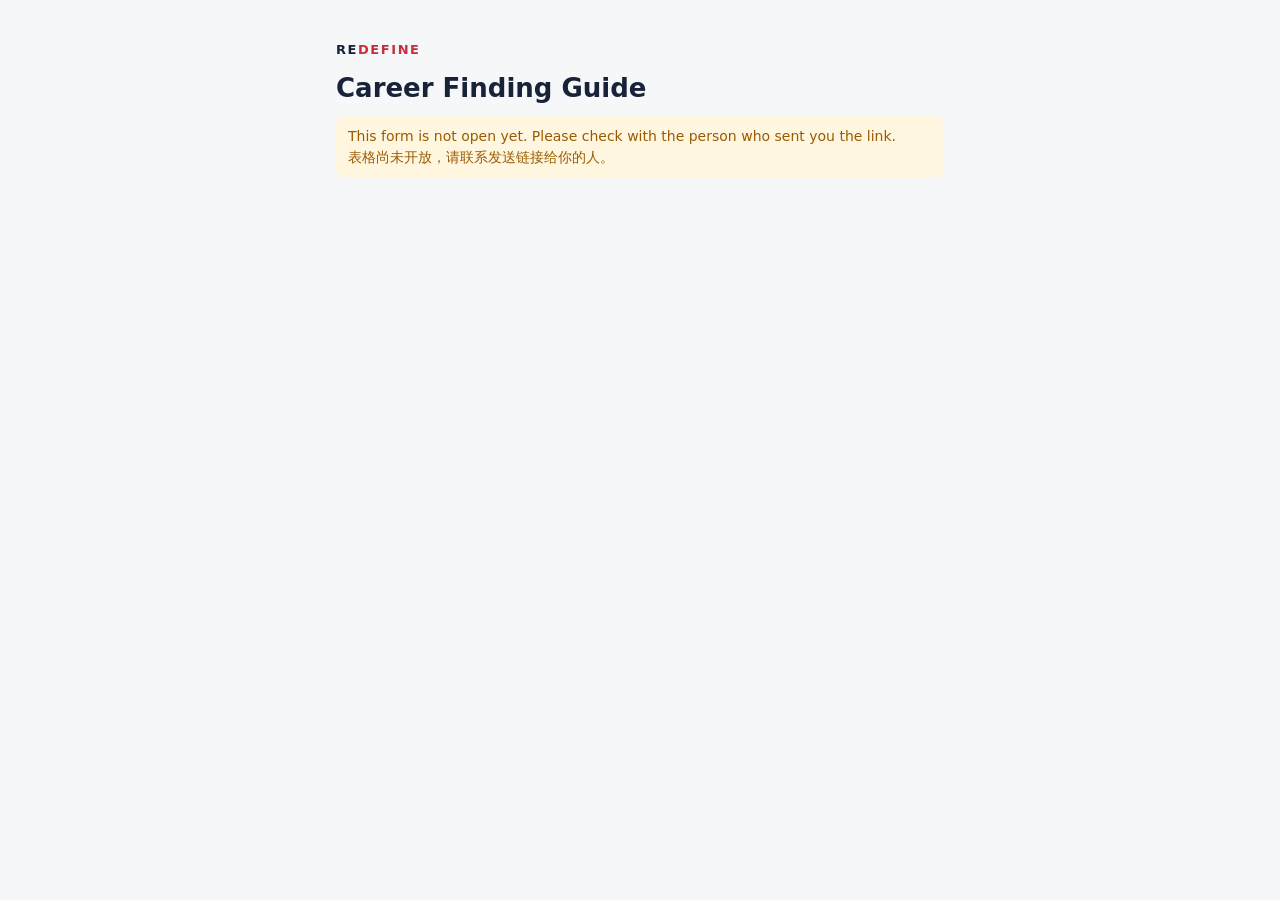
==== docs/index.html @ 48a6375d "Career Finding Guide: candidate form and leader results view Co-Authored-By: Claude Opus 5.5 <norepl" ====
<!doctype html>
<html lang="en">
<head>
<meta charset="utf-8">
<meta name="viewport" content="width=device-width, initial-scale=1">
<title>Career Finding Guide</title>
<meta name="robots" content="noindex">
<link rel="stylesheet" href="style.css">
</head>
<body>
<main class="wrap" id="app"></main>
<script src="config.js"></script>
<script src="questions.js"></script>
<script>
const API = (window.CFG_CONFIG || {}).api;
const KEY = 'cfg.draft';
const app = document.getElementById('app');
const save = () => { try { localStorage.setItem(KEY, JSON.stringify(st)); } catch (e) {} };
const load = () => { try { return JSON.parse(localStorage.getItem(KEY)); } catch (e) { return null; } };
const clear = () => { try { localStorage.removeItem(KEY); } catch (e) {} };
const id = () => Array.from(crypto.getRandomValues(new Uint8Array(12)), b => b.toString(16).padStart(2, '0')).join('');
const esc = s => String(s).replace(/[&<>"']/g, c => ({'&': '&amp;', '<': '&lt;', '>': '&gt;', '"': '&quot;', "'": '&#39;'}[c]));

/* One page per group of questions, so nothing long sits on a phone screen. */
const PAGES = [];
{
  let n = 0;
  CFG_SECTIONS.forEach(s => {
    const parts = s.kind === 'yesno' ? CFG_TYPES.map(t => s.groups[t].map(q => ({en: q[0], zh: q[1]})))
      : s.pages.map(p => p.items.map(q => ({en: q[1], zh: q[2]})));
    parts.forEach((items, i) => { PAGES.push({section: s, first: i === 0, part: i + 1, parts: parts.length, items: items.map(q => Object.assign(q, {at: n++}))}); });
  });
}

let st = load() || {id: id(), page: -1, name: '', contact: '', age: '', answers: {}, ms: 0};
let started = Date.now();
function spent() { return st.ms + (Date.now() - started); }
function keep() { st.ms = spent(); started = Date.now(); save(); }

function render() {
  if (!API) return closed();
  if (st.page < 0) return welcome();
  if (st.page >= PAGES.length) return finish();
  page();
}

function closed() {
  app.innerHTML = `<div class="stack" style="margin-top:24px"><div class="brand">RE<span>DEFINE</span></div><h1>Career Finding Guide</h1><p class="notice">This form is not open yet. Please check with the person who sent you the link.<br>表格尚未开放，请联系发送链接给你的人。</p></div>`;
}

function welcome() {
  app.innerHTML = `<div class="stack" style="margin-top:8px">
    <div class="brand">RE<span>DEFINE</span></div>
    <div><h1>Career Finding Guide</h1><span class="zh">职涯探索指南</span></div>
    <p>Discover which kinds of work suit your interests and strengths. There are no right or wrong answers, so answer honestly. It takes about 10 minutes.</p>
    <span class="zh">了解哪些工作适合你的兴趣和强项。答案没有对错，请诚实作答。约需 10 分钟。</span>
    <form class="card stack" id="f" novalidate>
      <div class="field"><label for="n">Name 姓名</label><input id="n" autocomplete="name" maxlength="80" value="${esc(st.name)}"></div>
      <div class="field"><label for="c">Contact number 联络电话</label><input id="c" type="tel" autocomplete="tel" inputmode="tel" maxlength="20" value="${esc(st.contact)}"></div>
      <div class="field"><label for="a">Age 年龄</label><input id="a" type="text" inputmode="numeric" maxlength="2" value="${esc(st.age)}"></div>
      <div class="trap" aria-hidden="true"><label>Website<input id="w" tabindex="-1" autocomplete="off"></label></div>
      <label class="check"><input type="checkbox" id="ok"><span>I agree that REDEFINE, a Great Eastern Life agency team, may use my name, contact number, age and answers to review my career fit and contact me about it. Only its leaders can see them. I can ask the person who sent me this link to correct or delete my details.<span class="zh">我同意 REDEFINE（Great Eastern Life 代理团队）使用我的姓名、电话、年龄和答案，以评估职涯匹配度并与我联系。只有团队主管可以查看。我可以请发送此链接的人更正或删除我的资料。</span></span></label>
      <p class="err" id="e" role="alert"></p>
      <button class="btn primary">${Object.keys(st.answers).length ? 'Continue 继续' : 'Start 开始'}</button>
    </form></div>`;
  document.getElementById('f').onsubmit = ev => {
    ev.preventDefault();
    const name = n.value.trim(), contact = c.value.trim(), age = a.value.trim(), e = document.getElementById('e');
    if (!name) return e.textContent = 'Please enter your name. 请填写姓名。';
    if (!/^[\d+\-\s()]{7,20}$/.test(contact)) return e.textContent = 'Please enter a valid contact number. 请填写正确的电话号码。';
    if (!/^\d{2}$/.test(age) || +age < 15) return e.textContent = 'Please enter your age. 请填写年龄。';
    if (!document.getElementById('ok').checked) return e.textContent = 'Please tick the box to continue. 请勾选同意后继续。';
    Object.assign(st, {name, contact, age, website: document.getElementById('w').value, consent: true, page: Math.max(0, st.page)});
    started = Date.now(); save(); render(); scrollTo(0, 0);
  };
}

function page() {
  const p = PAGES[st.page], s = p.section, done = Object.keys(st.answers).length;
  const buttons = q => s.kind === 'yesno'
    ? `<div class="opts">
        <button type="button" class="opt" data-q="${q.at}" data-v="1" aria-pressed="${st.answers[q.at] === 1}"><b>1</b>${s.yes} ${s.yesZh}</button>
        <button type="button" class="opt" data-q="${q.at}" data-v="0" aria-pressed="${st.answers[q.at] === 0}"><b>0</b>${s.no} ${s.noZh}</button></div>`
    : `<div class="opts seven">${[1, 2, 3, 4, 5, 6, 7].map(v => `<button type="button" class="opt" data-q="${q.at}" data-v="${v}" aria-pressed="${st.answers[q.at] === v}" aria-label="${v} / 7"><b>${v}</b></button>`).join('')}</div>
       <div class="scale-ends"><span>Lowest 最差</span><span>Highest 最强</span></div>`;
  app.innerHTML = `<div class="top">
      <div class="row small muted"><span class="grow">Section ${s.id} of 4 · ${s.name} ${s.zh}</span><span>${done} / ${CFG_ITEMS.length}</span></div>
      <div class="bar"><i style="width:${done / CFG_ITEMS.length * 100}%"></i></div>
    </div>
    <div class="stack">
      ${p.first ? `<div class="card small">${esc(s.intro)}<span class="zh">${esc(s.introZh)}</span></div>` : ''}
      <div class="card">
        <p class="small muted" style="margin-bottom:12px">Part ${p.part} of ${p.parts} 第 ${p.part} / ${p.parts} 组</p>
        ${p.items.map(q => `<div class="q" id="q${q.at}"><div class="qt">${esc(q.en)}<span class="zh">${esc(q.zh)}</span></div>${buttons(q)}</div>`).join('')}
      </div>
      <p class="err" id="e" role="alert"></p>
      <div class="row">
        <button type="button" class="btn" id="back">Back 上一步</button>
        <button type="button" class="btn primary grow" id="next">${st.page === PAGES.length - 1 ? 'Submit 提交' : 'Next 下一步'}</button>
      </div>
    </div>`;
  app.querySelectorAll('.opt').forEach(b => b.onclick = () => {
    const q = +b.dataset.q; st.answers[q] = +b.dataset.v;
    b.parentNode.querySelectorAll('.opt').forEach(o => o.setAttribute('aria-pressed', o === b));
    document.getElementById('q' + q).classList.remove('missing');
    const count = Object.keys(st.answers).length;
    app.querySelector('.top span:last-child').textContent = count + ' / ' + CFG_ITEMS.length;
    app.querySelector('.bar i').style.width = count / CFG_ITEMS.length * 100 + '%';
    keep();
  });
  document.getElementById('back').onclick = () => { st.page--; keep(); render(); scrollTo(0, 0); };
  document.getElementById('next').onclick = () => {
    const miss = p.items.filter(q => !(q.at in st.answers));
    miss.forEach(q => document.getElementById('q' + q.at).classList.add('missing'));
    if (miss.length) {
      document.getElementById('e').textContent = 'Please answer every question. 请回答所有问题。';
      return document.getElementById('q' + miss[0].at).scrollIntoView({behavior: 'smooth', block: 'center'});
    }
    st.page++; keep(); render(); scrollTo(0, 0);
  };
}

async function finish() {
  app.innerHTML = `<div class="stack" style="margin-top:24px"><h2>Sending your answers…</h2><span class="zh">正在提交…</span></div>`;
  const answers = CFG_ITEMS.map((q, i) => st.answers[i]).join('');
  try {
    const r = await fetch(API, {method: 'POST', headers: {'Content-Type': 'text/plain;charset=utf-8'}, body: JSON.stringify({
      op: 'submit', id: st.id, name: st.name, contact: st.contact, age: +st.age, seconds: Math.round(spent() / 1000), answers, consent: true, website: st.website || ''
    })});
    const j = await r.json();
    if (j.error) throw j.error;
    clear();
    app.innerHTML = `<div class="stack" style="margin-top:24px"><div class="brand">RE<span>DEFINE</span></div>
      <h1>Thank you, ${esc(st.name)}</h1><span class="zh">谢谢你完成职涯探索指南。</span>
      <p>Your answers have been received. We will go through your results with you in a career conversation.</p>
      <span class="zh">我们已收到你的答案，稍后会与你一起讨论结果。</span></div>`;
  } catch (e) {
    app.innerHTML = `<div class="stack" style="margin-top:24px"><h2>Your answers were not sent</h2><span class="zh">答案尚未提交。</span>
      <p>They are still saved on this phone. Check your connection and try again.</p><span class="zh">答案仍保存在此手机上，请检查网络后重试。</span>
      <button class="btn primary" id="retry">Try again 重试</button></div>`;
    document.getElementById('retry').onclick = finish;
  }
}

render();
</script>
</body>
</html>
---- docs/style.css ----
:root {
  --paper: #f6f7f9; --sheet: #ffffff; --ink: #18233a; --ink-2: #4d5a70; --rule: #d7dce5; --rule-2: #e9ecf1;
  --stamp: #c62f3b; --stamp-ink: #ffffff; --tint: #eef2fb; --pen: #1f3f9a;
  --ok: #137a4b; --ok-bg: #e8f6ef; --warn: #9a5b00; --warn-bg: #fff6e0; --err: #b3261e; --err-bg: #fdecea;
  --f-ui: system-ui, -apple-system, "Segoe UI", Roboto, "PingFang SC", "Microsoft YaHei", "Noto Sans SC", sans-serif;
  --r: 8px;
}
@media (prefers-color-scheme: dark) {
  :root {
    --paper: #11151c; --sheet: #181e28; --ink: #e6eaf2; --ink-2: #9fabbf; --rule: #2c3646; --rule-2: #222a37;
    --stamp: #e2525d; --tint: #1d2738; --pen: #8fb0ff;
    --ok: #5fd19a; --ok-bg: #15291f; --warn: #f2c06b; --warn-bg: #2d2412; --err: #ff8f86; --err-bg: #341a19;
  }
}
* { box-sizing: border-box; }
html { -webkit-text-size-adjust: 100%; }
body { margin: 0; background: var(--paper); color: var(--ink); font: 16px/1.5 var(--f-ui); }
[hidden] { display: none !important; }
button, input { font: inherit; color: inherit; }
button { cursor: pointer; }
:focus-visible { outline: 2px solid var(--pen); outline-offset: 2px; }
h1, h2, h3 { line-height: 1.25; margin: 0; }
h1 { font-size: 26px; }
h2 { font-size: 20px; }
h3 { font-size: 16px; }
p { margin: 0; }
.wrap { width: min(100%, 640px); margin: 0 auto; padding: 16px; }
.wrap.wide { width: min(100%, 920px); }
.brand { font-weight: 800; letter-spacing: .12em; font-size: 13px; }
.brand span { color: var(--stamp); }
.muted { color: var(--ink-2); }
.small { font-size: 14px; }
.zh { color: var(--ink-2); font-size: 14px; display: block; }
.card { background: var(--sheet); border: 1px solid var(--rule); border-radius: var(--r); padding: 16px; }
.stack { display: flex; flex-direction: column; gap: 12px; }
.row { display: flex; gap: 8px; align-items: center; flex-wrap: wrap; }
.grow { flex: 1; }
.btn { border: 1px solid var(--rule); background: var(--sheet); border-radius: var(--r); padding: 10px 16px; min-height: 44px; font-weight: 600; }
.btn.primary { background: var(--stamp); border-color: var(--stamp); color: var(--stamp-ink); }
.btn:disabled { opacity: .55; cursor: default; }
.field { display: flex; flex-direction: column; gap: 4px; }
.field label { font-weight: 600; font-size: 15px; }
.field input { border: 1px solid var(--rule); background: var(--sheet); border-radius: var(--r); padding: 10px 12px; min-height: 44px; width: 100%; }
.check { display: flex; gap: 10px; align-items: flex-start; font-size: 14px; }
.check input { width: 20px; height: 20px; margin-top: 2px; flex: none; }
.trap { position: absolute; left: -9999px; height: 1px; overflow: hidden; }
.err { color: var(--err); font-size: 14px; }
.notice { background: var(--warn-bg); color: var(--warn); border-radius: var(--r); padding: 10px 12px; font-size: 14px; }

/* candidate form */
.bar { height: 6px; background: var(--rule-2); border-radius: 3px; overflow: hidden; }
.bar i { display: block; height: 100%; background: var(--stamp); transition: width .2s; }
.top { position: sticky; top: 0; z-index: 5; background: var(--paper); padding: 12px 0 8px; display: flex; flex-direction: column; gap: 6px; }
.q { padding: 12px 0; border-top: 1px solid var(--rule-2); }
.q:first-child { border-top: 0; padding-top: 0; }
.q.missing .qt { color: var(--err); }
.qt { font-weight: 500; }
.opts { display: grid; grid-template-columns: 1fr 1fr; gap: 8px; margin-top: 8px; }
.opts.seven { grid-template-columns: repeat(7, 1fr); gap: 4px; }
.opt { border: 1px solid var(--rule); background: var(--sheet); border-radius: var(--r); min-height: 44px; padding: 6px 4px; font-size: 14px; line-height: 1.2; }
.opt b { display: block; font-size: 16px; }
.opt[aria-pressed="true"] { background: var(--ink); border-color: var(--ink); color: var(--paper); }
.scale-ends { display: flex; justify-content: space-between; font-size: 13px; color: var(--ink-2); margin-top: 4px; }

/* leader view */
.tabs { display: flex; gap: 4px; }
.tab { border: 0; background: none; padding: 8px 12px; border-radius: var(--r); font-weight: 600; color: var(--ink-2); min-height: 40px; }
.tab[aria-selected="true"] { background: var(--tint); color: var(--ink); }
.lang { border: 1px solid var(--rule); background: var(--sheet); border-radius: var(--r); padding: 6px 10px; font-size: 14px; min-height: 36px; }
.person { display: flex; gap: 12px; align-items: center; width: 100%; text-align: left; background: var(--sheet); border: 1px solid var(--rule); border-radius: var(--r); padding: 12px; }
.person .name { font-weight: 700; overflow-wrap: anywhere; }
.code { font-weight: 800; letter-spacing: .06em; }
.chip { display: inline-block; border-radius: 999px; padding: 2px 10px; font-size: 13px; font-weight: 600; white-space: nowrap; }
.chip.strong { background: var(--ok-bg); color: var(--ok); }
.chip.explore { background: var(--warn-bg); color: var(--warn); }
.chip.low { background: var(--rule-2); color: var(--ink-2); }
.result-head { display: grid; grid-template-columns: 1fr; gap: 16px; }
@media (min-width: 680px) { .result-head { grid-template-columns: 1fr 280px; align-items: center; } }
.hex { width: 100%; max-width: 280px; margin: 0 auto; display: block; }
.hex text { fill: var(--ink-2); font-size: 13px; font-weight: 600; text-anchor: middle; dominant-baseline: middle; }
.hex text.t { fill: var(--stamp); font-weight: 800; }
.tablewrap { overflow-x: auto; }
table { border-collapse: collapse; width: 100%; font-size: 14px; font-variant-numeric: tabular-nums; }
th, td { padding: 8px 4px; text-align: center; border-bottom: 1px solid var(--rule-2); white-space: nowrap; }
th:first-child, td:first-child { text-align: left; white-space: normal; min-width: 92px; }
th { color: var(--ink-2); font-weight: 600; }
tr.total td { font-weight: 800; border-bottom: 2px solid var(--rule); }
td small { color: var(--ink-2); font-weight: 400; font-size: 11px; }
td.top3 { background: var(--tint); }
ul.c { margin: 0; padding-left: 20px; display: flex; flex-direction: column; gap: 6px; }
details summary { cursor: pointer; font-weight: 600; padding: 4px 0; }
.ticks { margin: 8px 0 0; }
.ticks p { font-size: 14px; margin-bottom: 8px; }
.qr { width: 240px; max-width: 100%; display: block; background: #fff; border-radius: var(--r); }
.link { overflow-wrap: anywhere; font-weight: 600; }

@media (max-width: 480px) {
  table { font-size: 12px; }
  th, td { padding: 6px 1px; }
  th:first-child, td:first-child { min-width: 64px; }
  td small { font-size: 9px; }
}

@media print {
  body { background: #fff; }
  .noprint { display: none !important; }
  .card { border: 0; padding: 0; break-inside: avoid; }
  details > *:not(summary) { display: block; }
}
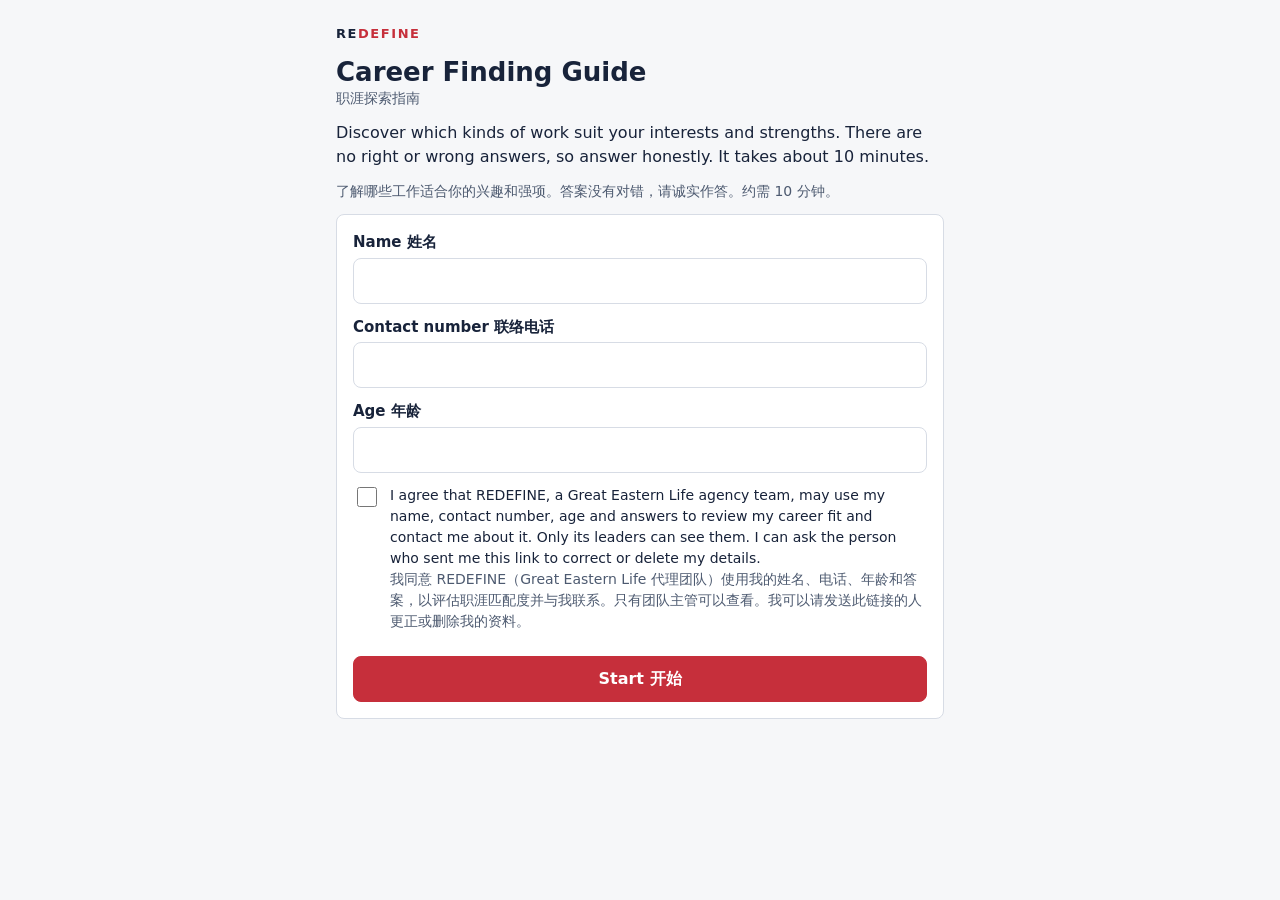
==== commit 8feb63f3: "Show Like, Dislike, Yes and No, and allow each rating once per group Co-Authored-By: Claude Opus 5.5" ====
--- a/docs/index.html
+++ b/docs/index.html
@@ -79,10 +79,11 @@
   const p = PAGES[st.page], s = p.section, done = Object.keys(st.answers).length;
   const buttons = q => s.kind === 'yesno'
     ? `<div class="opts">
-        <button type="button" class="opt" data-q="${q.at}" data-v="1" aria-pressed="${st.answers[q.at] === 1}"><b>1</b>${s.yes} ${s.yesZh}</button>
-        <button type="button" class="opt" data-q="${q.at}" data-v="0" aria-pressed="${st.answers[q.at] === 0}"><b>0</b>${s.no} ${s.noZh}</button></div>`
+        <button type="button" class="opt" data-q="${q.at}" data-v="1" aria-pressed="${st.answers[q.at] === 1}">${s.yes} ${s.yesZh}</button>
+        <button type="button" class="opt" data-q="${q.at}" data-v="0" aria-pressed="${st.answers[q.at] === 0}">${s.no} ${s.noZh}</button></div>`
     : `<div class="opts seven">${[1, 2, 3, 4, 5, 6, 7].map(v => `<button type="button" class="opt" data-q="${q.at}" data-v="${v}" aria-pressed="${st.answers[q.at] === v}" aria-label="${v} / 7"><b>${v}</b></button>`).join('')}</div>
-       <div class="scale-ends"><span>Lowest 最差</span><span>Highest 最强</span></div>`;
+       <div class="scale-ends"><span>Lowest 最差</span><span>Highest 最强</span></div>
+       <p class="err" id="h${q.at}" role="alert"></p>`;
   app.innerHTML = `<div class="top">
       <div class="row small muted"><span class="grow">Section ${s.id} of 4 · ${s.name} ${s.zh}</span><span>${done} / ${CFG_ITEMS.length}</span></div>
       <div class="bar"><i style="width:${done / CFG_ITEMS.length * 100}%"></i></div>
@@ -90,7 +91,7 @@
     <div class="stack">
       ${p.first ? `<div class="card small">${esc(s.intro)}<span class="zh">${esc(s.introZh)}</span></div>` : ''}
       <div class="card">
-        <p class="small muted" style="margin-bottom:12px">Part ${p.part} of ${p.parts} 第 ${p.part} / ${p.parts} 组</p>
+        <p class="small muted" style="margin-bottom:12px">Part ${p.part} of ${p.parts} 第 ${p.part} / ${p.parts} 组${s.kind === 'scale' ? '<br>Use each number only once in this group. Tap a chosen number again to clear it.<br>每个数字在这一组只能用一次。再按一次已选的数字可取消。' : ''}</p>
         ${p.items.map(q => `<div class="q" id="q${q.at}"><div class="qt">${esc(q.en)}<span class="zh">${esc(q.zh)}</span></div>${buttons(q)}</div>`).join('')}
       </div>
       <p class="err" id="e" role="alert"></p>
@@ -99,15 +100,28 @@
         <button type="button" class="btn primary grow" id="next">${st.page === PAGES.length - 1 ? 'Submit 提交' : 'Next 下一步'}</button>
       </div>
     </div>`;
-  app.querySelectorAll('.opt').forEach(b => b.onclick = () => {
-    const q = +b.dataset.q; st.answers[q] = +b.dataset.v;
-    b.parentNode.querySelectorAll('.opt').forEach(o => o.setAttribute('aria-pressed', o === b));
-    document.getElementById('q' + q).classList.remove('missing');
+  const sync = () => {
+    app.querySelectorAll('.opt').forEach(o => {
+      const q = +o.dataset.q, v = +o.dataset.v;
+      o.setAttribute('aria-pressed', st.answers[q] === v);
+      if (s.kind === 'scale') o.classList.toggle('taken', p.items.some(i => i.at !== q && st.answers[i.at] === v));
+    });
     const count = Object.keys(st.answers).length;
     app.querySelector('.top span:last-child').textContent = count + ' / ' + CFG_ITEMS.length;
     app.querySelector('.bar i').style.width = count / CFG_ITEMS.length * 100 + '%';
-    keep();
+  };
+  app.querySelectorAll('.opt').forEach(b => b.onclick = () => {
+    const q = +b.dataset.q, v = +b.dataset.v, hint = document.getElementById('h' + q);
+    if (s.kind === 'scale') {
+      const other = p.items.find(i => i.at !== q && st.answers[i.at] === v);
+      if (other) { hint.textContent = `${v} is already used for ${other.en}. Choose another number. ${v} 已用于${other.zh}，请选其他数字。`; return; }
+      hint.textContent = '';
+    }
+    if (s.kind === 'scale' && st.answers[q] === v) delete st.answers[q]; else st.answers[q] = v;
+    document.getElementById('q' + q).classList.remove('missing');
+    sync(); keep();
   });
+  sync();
   document.getElementById('back').onclick = () => { st.page--; keep(); render(); scrollTo(0, 0); };
   document.getElementById('next').onclick = () => {
     const miss = p.items.filter(q => !(q.at in st.answers));
--- a/docs/style.css
+++ b/docs/style.css
@@ -59,6 +59,7 @@
 .opts.seven { grid-template-columns: repeat(7, 1fr); gap: 4px; }
 .opt { border: 1px solid var(--rule); background: var(--sheet); border-radius: var(--r); min-height: 44px; padding: 6px 4px; font-size: 14px; line-height: 1.2; }
 .opt b { display: block; font-size: 16px; }
+.opt.taken { opacity: .35; }
 .opt[aria-pressed="true"] { background: var(--ink); border-color: var(--ink); color: var(--paper); }
 .scale-ends { display: flex; justify-content: space-between; font-size: 13px; color: var(--ink-2); margin-top: 4px; }
 
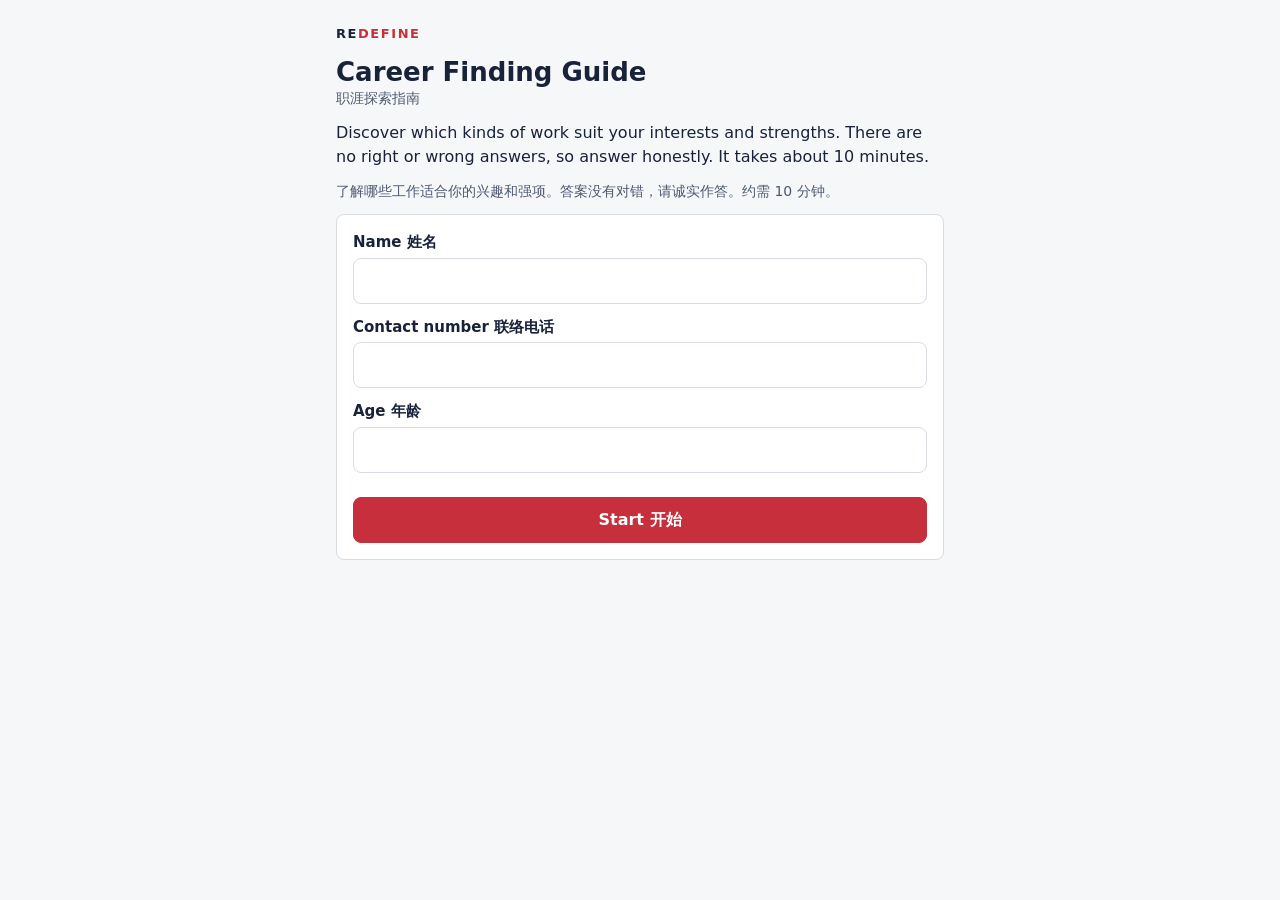
==== commit 3f2da761: "Remove the consent box at the user's request Co-Authored-By: Claude Opus 5.5 <noreply@anthropic.com>" ====
--- a/docs/index.html
+++ b/docs/index.html
@@ -59,7 +59,6 @@
       <div class="field"><label for="c">Contact number 联络电话</label><input id="c" type="tel" autocomplete="tel" inputmode="tel" maxlength="20" value="${esc(st.contact)}"></div>
       <div class="field"><label for="a">Age 年龄</label><input id="a" type="text" inputmode="numeric" maxlength="2" value="${esc(st.age)}"></div>
       <div class="trap" aria-hidden="true"><label>Website<input id="w" tabindex="-1" autocomplete="off"></label></div>
-      <label class="check"><input type="checkbox" id="ok"><span>I agree that REDEFINE, a Great Eastern Life agency team, may use my name, contact number, age and answers to review my career fit and contact me about it. Only its leaders can see them. I can ask the person who sent me this link to correct or delete my details.<span class="zh">我同意 REDEFINE（Great Eastern Life 代理团队）使用我的姓名、电话、年龄和答案，以评估职涯匹配度并与我联系。只有团队主管可以查看。我可以请发送此链接的人更正或删除我的资料。</span></span></label>
       <p class="err" id="e" role="alert"></p>
       <button class="btn primary">${Object.keys(st.answers).length ? 'Continue 继续' : 'Start 开始'}</button>
     </form></div>`;
@@ -69,8 +68,7 @@
     if (!name) return e.textContent = 'Please enter your name. 请填写姓名。';
     if (!/^[\d+\-\s()]{7,20}$/.test(contact)) return e.textContent = 'Please enter a valid contact number. 请填写正确的电话号码。';
     if (!/^\d{2}$/.test(age) || +age < 15) return e.textContent = 'Please enter your age. 请填写年龄。';
-    if (!document.getElementById('ok').checked) return e.textContent = 'Please tick the box to continue. 请勾选同意后继续。';
-    Object.assign(st, {name, contact, age, website: document.getElementById('w').value, consent: true, page: Math.max(0, st.page)});
+    Object.assign(st, {name, contact, age, website: document.getElementById('w').value, page: Math.max(0, st.page)});
     started = Date.now(); save(); render(); scrollTo(0, 0);
   };
 }
@@ -139,7 +137,7 @@
   const answers = CFG_ITEMS.map((q, i) => st.answers[i]).join('');
   try {
     const r = await fetch(API, {method: 'POST', headers: {'Content-Type': 'text/plain;charset=utf-8'}, body: JSON.stringify({
-      op: 'submit', id: st.id, name: st.name, contact: st.contact, age: +st.age, seconds: Math.round(spent() / 1000), answers, consent: true, website: st.website || ''
+      op: 'submit', id: st.id, name: st.name, contact: st.contact, age: +st.age, seconds: Math.round(spent() / 1000), answers, website: st.website || ''
     })});
     const j = await r.json();
     if (j.error) throw j.error;
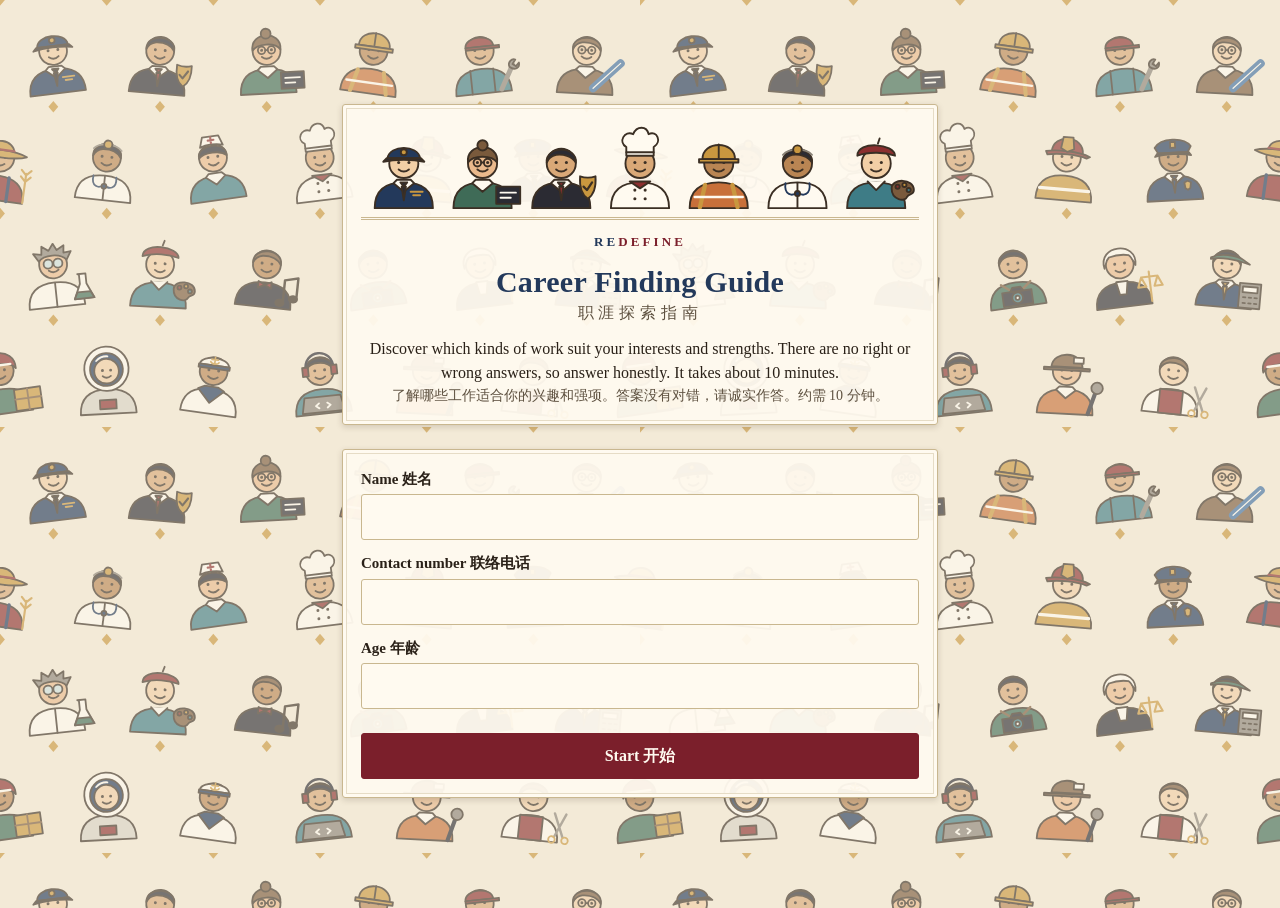
==== commit 9bee446f: "Give the form a classic theme and a career cartoon wallpaper Co-Authored-By: Claude Opus 5.5 <norepl" ====
--- a/docs/index.html
+++ b/docs/index.html
@@ -5,9 +5,10 @@
 <meta name="viewport" content="width=device-width, initial-scale=1">
 <title>Career Finding Guide</title>
 <meta name="robots" content="noindex">
+<meta name="theme-color" content="#23395b">
 <link rel="stylesheet" href="style.css">
 </head>
-<body>
+<body class="pattern">
 <main class="wrap" id="app"></main>
 <script src="config.js"></script>
 <script src="questions.js"></script>
@@ -45,15 +46,17 @@
 }
 
 function closed() {
-  app.innerHTML = `<div class="stack" style="margin-top:24px"><div class="brand">RE<span>DEFINE</span></div><h1>Career Finding Guide</h1><p class="notice">This form is not open yet. Please check with the person who sent you the link.<br>表格尚未开放，请联系发送链接给你的人。</p></div>`;
+  app.innerHTML = `<div class="card stack masthead" style="margin-top:24px"><div class="brand">RE<span>DEFINE</span></div><h1>Career Finding Guide</h1><p class="notice">This form is not open yet. Please check with the person who sent you the link.<br>表格尚未开放，请联系发送链接给你的人。</p></div>`;
 }
 
 function welcome() {
-  app.innerHTML = `<div class="stack" style="margin-top:8px">
-    <div class="brand">RE<span>DEFINE</span></div>
-    <div><h1>Career Finding Guide</h1><span class="zh">职涯探索指南</span></div>
-    <p>Discover which kinds of work suit your interests and strengths. There are no right or wrong answers, so answer honestly. It takes about 10 minutes.</p>
-    <span class="zh">了解哪些工作适合你的兴趣和强项。答案没有对错，请诚实作答。约需 10 分钟。</span>
+  app.innerHTML = `<div class="stack hero">
+    <div class="card stack masthead">
+      <img src="banner.svg" alt="">
+      <div class="brand">RE<span>DEFINE</span></div>
+      <div><h1>Career Finding Guide</h1><span class="zh">职涯探索指南</span></div>
+      <p>Discover which kinds of work suit your interests and strengths. There are no right or wrong answers, so answer honestly. It takes about 10 minutes.<span class="zh">了解哪些工作适合你的兴趣和强项。答案没有对错，请诚实作答。约需 10 分钟。</span></p>
+    </div>
     <form class="card stack" id="f" novalidate>
       <div class="field"><label for="n">Name 姓名</label><input id="n" autocomplete="name" maxlength="80" value="${esc(st.name)}"></div>
       <div class="field"><label for="c">Contact number 联络电话</label><input id="c" type="tel" autocomplete="tel" inputmode="tel" maxlength="20" value="${esc(st.contact)}"></div>
@@ -133,7 +136,7 @@
 }
 
 async function finish() {
-  app.innerHTML = `<div class="stack" style="margin-top:24px"><h2>Sending your answers…</h2><span class="zh">正在提交…</span></div>`;
+  app.innerHTML = `<div class="card stack masthead" style="margin-top:24px"><h2>Sending your answers…</h2><span class="zh">正在提交…</span></div>`;
   const answers = CFG_ITEMS.map((q, i) => st.answers[i]).join('');
   try {
     const r = await fetch(API, {method: 'POST', headers: {'Content-Type': 'text/plain;charset=utf-8'}, body: JSON.stringify({
@@ -142,12 +145,12 @@
     const j = await r.json();
     if (j.error) throw j.error;
     clear();
-    app.innerHTML = `<div class="stack" style="margin-top:24px"><div class="brand">RE<span>DEFINE</span></div>
+    app.innerHTML = `<div class="card stack masthead" style="margin-top:24px"><img src="banner.svg" alt=""><div class="brand">RE<span>DEFINE</span></div>
       <h1>Thank you, ${esc(st.name)}</h1><span class="zh">谢谢你完成职涯探索指南。</span>
       <p>Your answers have been received. We will go through your results with you in a career conversation.</p>
       <span class="zh">我们已收到你的答案，稍后会与你一起讨论结果。</span></div>`;
   } catch (e) {
-    app.innerHTML = `<div class="stack" style="margin-top:24px"><h2>Your answers were not sent</h2><span class="zh">答案尚未提交。</span>
+    app.innerHTML = `<div class="card stack" style="margin-top:24px"><h2>Your answers were not sent</h2><span class="zh">答案尚未提交。</span>
       <p>They are still saved on this phone. Check your connection and try again.</p><span class="zh">答案仍保存在此手机上，请检查网络后重试。</span>
       <button class="btn primary" id="retry">Try again 重试</button></div>`;
     document.getElementById('retry').onclick = finish;
--- a/docs/style.css
+++ b/docs/style.css
@@ -1,16 +1,10 @@
 :root {
-  --paper: #f6f7f9; --sheet: #ffffff; --ink: #18233a; --ink-2: #4d5a70; --rule: #d7dce5; --rule-2: #e9ecf1;
-  --stamp: #c62f3b; --stamp-ink: #ffffff; --tint: #eef2fb; --pen: #1f3f9a;
-  --ok: #137a4b; --ok-bg: #e8f6ef; --warn: #9a5b00; --warn-bg: #fff6e0; --err: #b3261e; --err-bg: #fdecea;
-  --f-ui: system-ui, -apple-system, "Segoe UI", Roboto, "PingFang SC", "Microsoft YaHei", "Noto Sans SC", sans-serif;
-  --r: 8px;
-}
-@media (prefers-color-scheme: dark) {
-  :root {
-    --paper: #11151c; --sheet: #181e28; --ink: #e6eaf2; --ink-2: #9fabbf; --rule: #2c3646; --rule-2: #222a37;
-    --stamp: #e2525d; --tint: #1d2738; --pen: #8fb0ff;
-    --ok: #5fd19a; --ok-bg: #15291f; --warn: #f2c06b; --warn-bg: #2d2412; --err: #ff8f86; --err-bg: #341a19;
-  }
+  color-scheme: light;
+  --paper: #f3ead7; --sheet: #fffaf0; --ink: #2a2118; --ink-2: #5e5140; --rule: #c9b78f; --rule-2: #e6dcc6;
+  --stamp: #7b1f2b; --stamp-ink: #fffaf0; --tint: #f0e6cf; --pen: #23395b;
+  --ok: #2f5d46; --ok-bg: #e4ecdc; --warn: #7a4e0c; --warn-bg: #f8ecd0; --err: #9c1c1c; --err-bg: #f8e3dc;
+  --f-ui: Georgia, "Times New Roman", "Songti SC", "Noto Serif SC", "Noto Serif CJK SC", SimSun, serif;
+  --r: 3px;
 }
 * { box-sizing: border-box; }
 html { -webkit-text-size-adjust: 100%; }
@@ -19,19 +13,29 @@
 button, input { font: inherit; color: inherit; }
 button { cursor: pointer; }
 :focus-visible { outline: 2px solid var(--pen); outline-offset: 2px; }
-h1, h2, h3 { line-height: 1.25; margin: 0; }
+h1, h2, h3 { line-height: 1.25; margin: 0; font-weight: 700; color: var(--pen); }
+body.pattern { background: var(--paper) url(pattern.svg) 0 0 / 640px auto; }
 h1 { font-size: 26px; }
 h2 { font-size: 20px; }
 h3 { font-size: 16px; }
 p { margin: 0; }
 .wrap { width: min(100%, 640px); margin: 0 auto; padding: 16px; }
 .wrap.wide { width: min(100%, 920px); }
-.brand { font-weight: 800; letter-spacing: .12em; font-size: 13px; }
+.brand { font-weight: 700; letter-spacing: .24em; font-size: 13px; color: var(--pen); }
 .brand span { color: var(--stamp); }
 .muted { color: var(--ink-2); }
 .small { font-size: 14px; }
 .zh { color: var(--ink-2); font-size: 14px; display: block; }
-.card { background: var(--sheet); border: 1px solid var(--rule); border-radius: var(--r); padding: 16px; }
+.card { background: var(--sheet); border: 1px solid var(--rule); border-radius: var(--r); padding: 18px; box-shadow: inset 0 0 0 3px var(--sheet), inset 0 0 0 4px var(--rule-2), 0 2px 6px rgba(59, 47, 36, .18); }
+.masthead { text-align: center; align-items: center; }
+.masthead h1 { font-size: 30px; letter-spacing: .01em; }
+.masthead img { width: 100%; height: auto; display: block; border-bottom: 3px double var(--rule); padding-bottom: 8px; }
+.masthead > div > .zh { font-size: 16px; letter-spacing: .3em; }
+body.pattern .wrap { padding: 20px 22px 110px; }
+body.pattern .card { background: rgba(255, 250, 240, .94); }
+body.pattern .stack { gap: 24px; }
+body.pattern .card.stack { gap: 12px; }
+body.pattern .hero { margin-top: 84px; }
 .stack { display: flex; flex-direction: column; gap: 12px; }
 .row { display: flex; gap: 8px; align-items: center; flex-wrap: wrap; }
 .grow { flex: 1; }
@@ -50,7 +54,7 @@
 /* candidate form */
 .bar { height: 6px; background: var(--rule-2); border-radius: 3px; overflow: hidden; }
 .bar i { display: block; height: 100%; background: var(--stamp); transition: width .2s; }
-.top { position: sticky; top: 0; z-index: 5; background: var(--paper); padding: 12px 0 8px; display: flex; flex-direction: column; gap: 6px; }
+.top { position: sticky; top: 8px; z-index: 5; background: var(--sheet); border: 1px solid var(--rule); border-radius: var(--r); padding: 8px 12px 10px; margin-bottom: 12px; display: flex; flex-direction: column; gap: 6px; box-shadow: 0 2px 6px rgba(59, 47, 36, .18); }
 .q { padding: 12px 0; border-top: 1px solid var(--rule-2); }
 .q:first-child { border-top: 0; padding-top: 0; }
 .q.missing .qt { color: var(--err); }
@@ -60,7 +64,7 @@
 .opt { border: 1px solid var(--rule); background: var(--sheet); border-radius: var(--r); min-height: 44px; padding: 6px 4px; font-size: 14px; line-height: 1.2; }
 .opt b { display: block; font-size: 16px; }
 .opt.taken { opacity: .35; }
-.opt[aria-pressed="true"] { background: var(--ink); border-color: var(--ink); color: var(--paper); }
+.opt[aria-pressed="true"] { background: var(--pen); border-color: var(--pen); color: var(--sheet); }
 .scale-ends { display: flex; justify-content: space-between; font-size: 13px; color: var(--ink-2); margin-top: 4px; }
 
 /* leader view */
